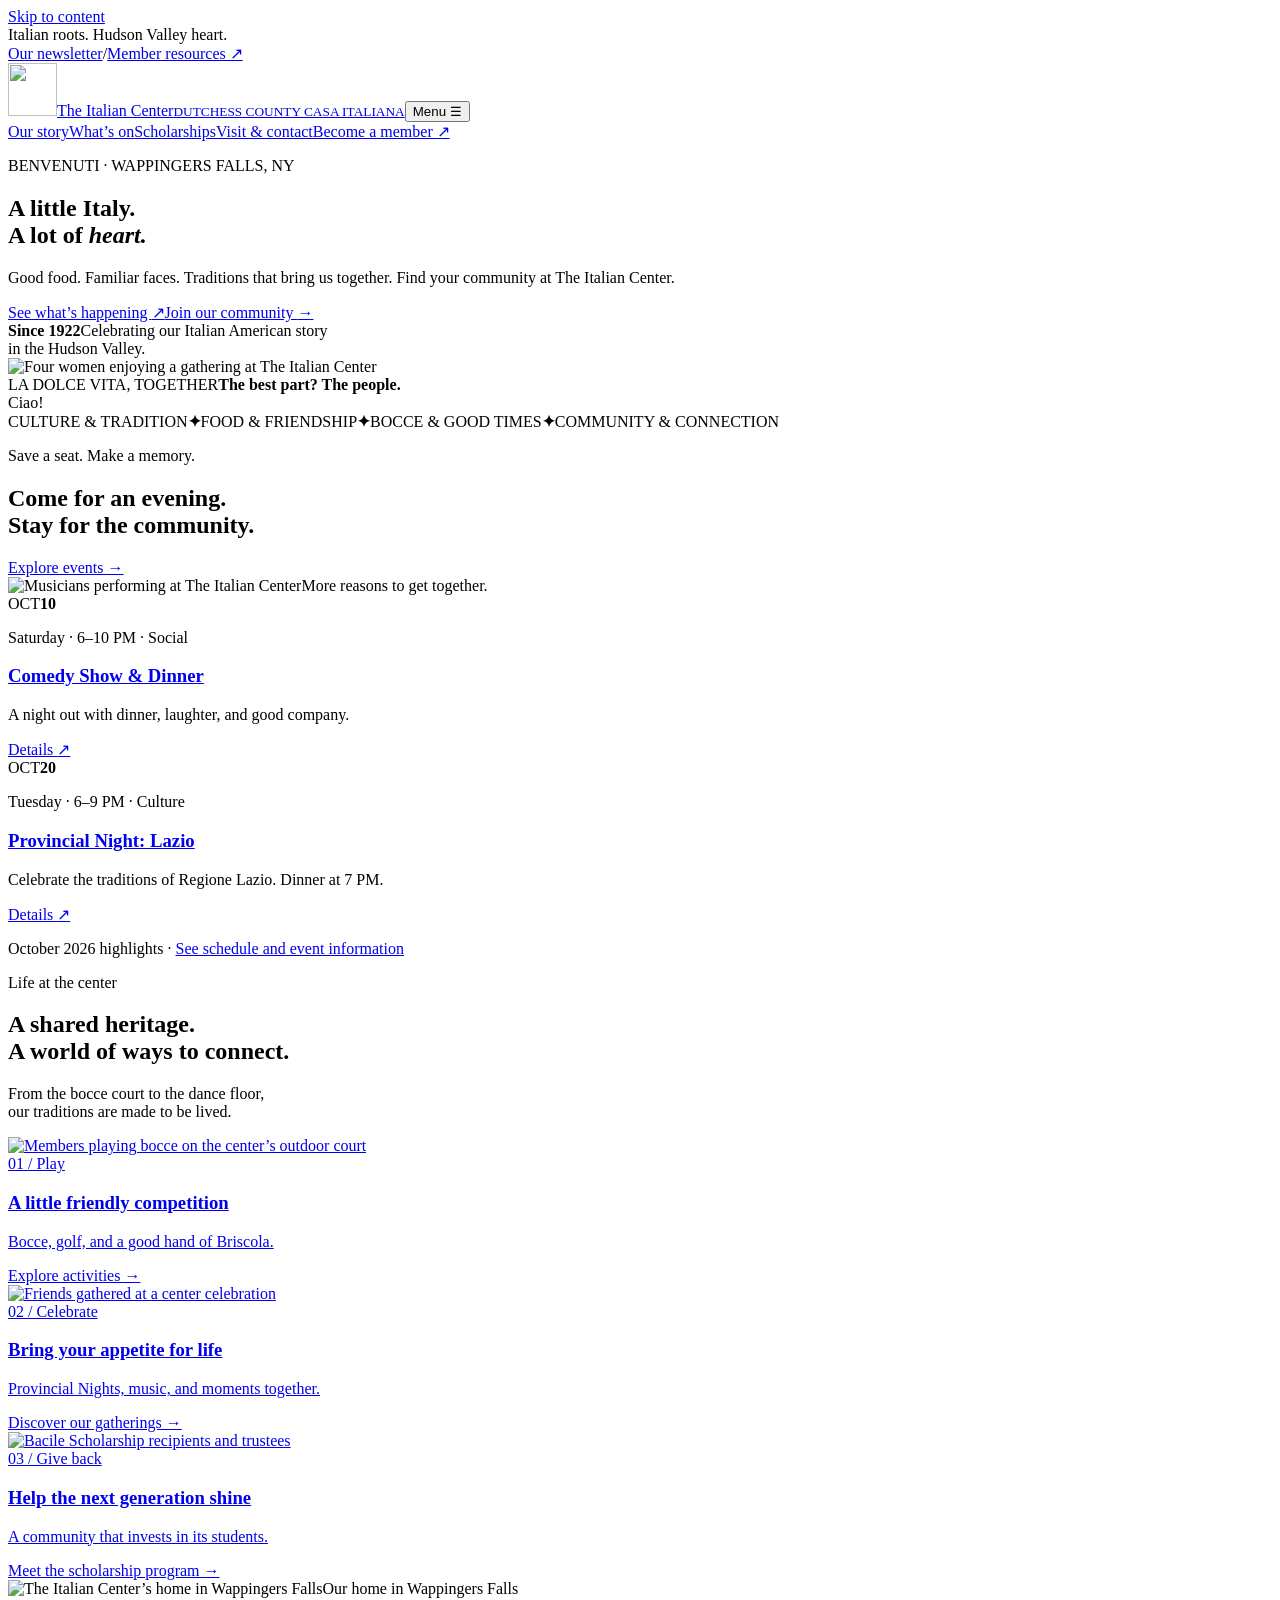
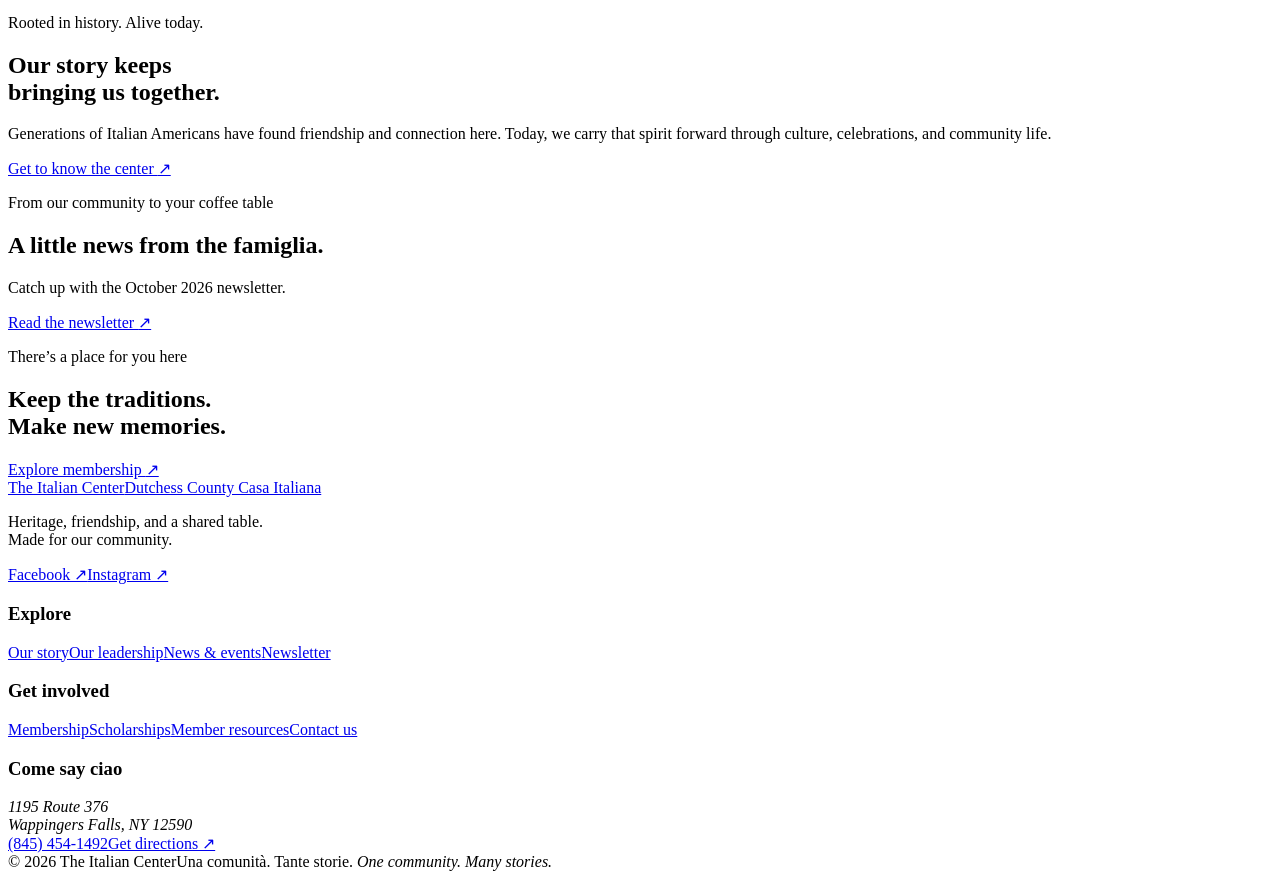
==== index.html @ de7e4af9 "Add files via upload" ====
<!doctype html>
<html lang="en"><head><meta charset="utf-8"><meta name="viewport" content="width=device-width, initial-scale=1"><title>Italian roots. Hudson Valley heart. | The Italian Center</title><meta name="description" content="Celebrate Italian heritage in Dutchess County. Explore community events, membership, scholarships, and life at The Italian Center."><meta name="theme-color" content="#174c3c"><link rel="icon" href="assets/logo.jpg"><link rel="stylesheet" href="assets/site.css"><script src="assets/site.js" defer></script></head>
<body><a class="skip" href="#main">Skip to content</a>
<div class="topbar"><div class="wrap"><span>Italian roots. Hudson Valley heart.</span><div><a class="" href="newsletter.html">Our newsletter</a><span class="divider">/</span><a class="" href="memberportal.html">Member resources ↗</a></div></div></div>
<header class="header"><div class="wrap navrow"><a class="brand" href="index.html"><img src="assets/logo.jpg" alt="" width="49" height="53"><span>The Italian Center<small>DUTCHESS COUNTY CASA ITALIANA</small></span></a><button class="menu-toggle" aria-expanded="false" aria-controls="navigation">Menu <span aria-hidden="true">☰</span></button><nav id="navigation" aria-label="Main navigation"><a href="about.html">Our story</a><a href="events.html">What’s on</a><a href="scholarship.html">Scholarships</a><a href="contact.html">Visit & contact</a><a class="navjoin" href="membership.html">Become a member <span aria-hidden="true">↗</span></a></nav></div></header>
<main id="main">
<section class="hero wrap"><div class="herocopy"><p class="eyebrow"><span class="dot"></span> BENVENUTI · WAPPINGERS FALLS, NY</p><h1>A little Italy.<br>A lot of <em>heart.</em></h1><p class="lead">Good food. Familiar faces. Traditions that bring us together. Find your community at The Italian Center.</p><div class="actions"><a class="button" href="events.html">See what’s happening <span aria-hidden="true">↗</span></a><a class="textlink" href="membership.html">Join our community <span aria-hidden="true">→</span></a></div><div class="heritage"><strong>Since 1922</strong><span>Celebrating our Italian American story<br>in the Hudson Valley.</span></div></div><div class="heroimage"><img src="assets/community.jpg" alt="Four women enjoying a gathering at The Italian Center" fetchpriority="high"><div class="photocaption"><span>LA DOLCE VITA, TOGETHER</span><strong>The best part? The people.</strong></div><span class="ciao" aria-hidden="true">Ciao!</span></div></section>
<div class="ribbon" aria-hidden="true"><span>CULTURE & TRADITION</span><b>✦</b><span>FOOD & FRIENDSHIP</span><b>✦</b><span>BOCCE & GOOD TIMES</span><b>✦</b><span>COMMUNITY & CONNECTION</span></div>
<section class="section wrap"><div class="sectionhead"><div><p class="eyebrow">Save a seat. Make a memory.</p><h2>Come for an evening.<br>Stay for the community.</h2></div><a class="textlink" href="events.html">Explore events →</a></div><div class="homeevents"><div class="eventphoto"><img class="" src="assets/music.jpg" alt="Musicians performing at The Italian Center" loading="lazy" decoding="async"><span>More reasons to get together.</span></div><div><article class="eventrow" data-category="Social" data-event-title="comedy show & dinner" data-date="2026-10-10"><div class="date"><span>OCT</span><strong>10</strong></div><div><p class="eyebrow">Saturday · 6–10 PM · Social</p><h3><a class="" href="comedy-dinner.html">Comedy Show & Dinner</a></h3><p>A night out with dinner, laughter, and good company.</p></div><a class="textlink" href="comedy-dinner.html">Details <span aria-hidden="true">↗</span></a></article><article class="eventrow" data-category="Culture" data-event-title="provincial night: lazio" data-date="2026-10-20"><div class="date"><span>OCT</span><strong>20</strong></div><div><p class="eyebrow">Tuesday · 6–9 PM · Culture</p><h3><a class="" href="provincial-night.html">Provincial Night: Lazio</a></h3><p>Celebrate the traditions of Regione Lazio. Dinner at 7 PM.</p></div><a class="textlink" href="provincial-night.html">Details <span aria-hidden="true">↗</span></a></article><p class="note">October 2026 highlights · <a class="" href="events.html">See schedule and event information</a></p></div></div></section>
<section class="soft section"><div class="wrap"><div class="sectionhead"><div><p class="eyebrow">Life at the center</p><h2>A shared heritage.<br>A world of ways to connect.</h2></div><p>From the bocce court to the dance floor,<br>our traditions are made to be lived.</p></div><div class="experiences"><a class="experience" href="events.html#activities"><img class="" src="assets/bocce.jpg" alt="Members playing bocce on the center’s outdoor court" loading="lazy" decoding="async"><div><span class="eyebrow">01 / Play</span><h3>A little friendly competition</h3><p>Bocce, golf, and a good hand of Briscola.</p><span class="textlink">Explore activities →</span></div></a><a class="experience" href="provincial-night.html"><img class="" src="assets/community.jpg" alt="Friends gathered at a center celebration" loading="lazy" decoding="async"><div><span class="eyebrow">02 / Celebrate</span><h3>Bring your appetite for life</h3><p>Provincial Nights, music, and moments together.</p><span class="textlink">Discover our gatherings →</span></div></a><a class="experience" href="scholarship.html"><img class="" src="assets/scholars.jpg" alt="Bacile Scholarship recipients and trustees" loading="lazy" decoding="async"><div><span class="eyebrow">03 / Give back</span><h3>Help the next generation shine</h3><p>A community that invests in its students.</p><span class="textlink">Meet the scholarship program →</span></div></a></div></div></section>
<section class="section wrap split"><div class="photo-frame"><img class="" src="assets/building.jpg" alt="The Italian Center’s home in Wappingers Falls" loading="lazy" decoding="async"><span class="photo-label">Our home in Wappingers Falls</span></div><div><p class="eyebrow">Rooted in history. Alive today.</p><h2>Our story keeps<br>bringing us together.</h2><p>Generations of Italian Americans have found friendship and connection here. Today, we carry that spirit forward through culture, celebrations, and community life.</p><a class="button secondary" href="about.html">Get to know the center <span aria-hidden="true">↗</span></a></div></section>
<section class="newsletter-strip wrap"><div><p class="eyebrow">From our community to your coffee table</p><h2>A little news from the famiglia.</h2><p>Catch up with the October 2026 newsletter.</p></div><a class="button secondary" href="newsletter.html">Read the newsletter <span aria-hidden="true">↗</span></a></section></main>
<section class="joinband"><div class="wrap"><div><p class="eyebrow">There’s a place for you here</p><h2>Keep the traditions.<br>Make new memories.</h2></div><a class="button" href="membership.html">Explore membership <span aria-hidden="true">↗</span></a></div></section>
<footer><div class="wrap footergrid"><div><a class="footerbrand" href="index.html">The Italian Center<span>Dutchess County Casa Italiana</span></a><p>Heritage, friendship, and a shared table.<br>Made for our community.</p><div class="social"><a class="" href="https://www.facebook.com/ItalianCenterNY/">Facebook ↗</a><a class="" href="https://www.instagram.com/explore/locations/1030788309/italian-center/">Instagram ↗</a></div></div><div><h3>Explore</h3><a class="" href="about.html">Our story</a><a class="" href="leadership.html">Our leadership</a><a class="" href="events.html">News & events</a><a class="" href="newsletter.html">Newsletter</a></div><div><h3>Get involved</h3><a class="" href="membership.html">Membership</a><a class="" href="scholarship.html">Scholarships</a><a class="" href="memberportal.html">Member resources</a><a class="" href="contact.html">Contact us</a></div><div><h3>Come say ciao</h3><address>1195 Route 376<br>Wappingers Falls, NY 12590</address><a class="" href="tel:+18454541492">(845) 454-1492</a><a class="" href="https://www.google.com/maps/search/?api=1&query=Italian+Center+1195+Route+376+Wappingers+Falls+NY">Get directions ↗</a></div></div><div class="wrap copyright"><span>© <span data-year>2026</span> The Italian Center</span><span>Una comunità. Tante storie. <i>One community. Many stories.</i></span></div></footer></body></html>
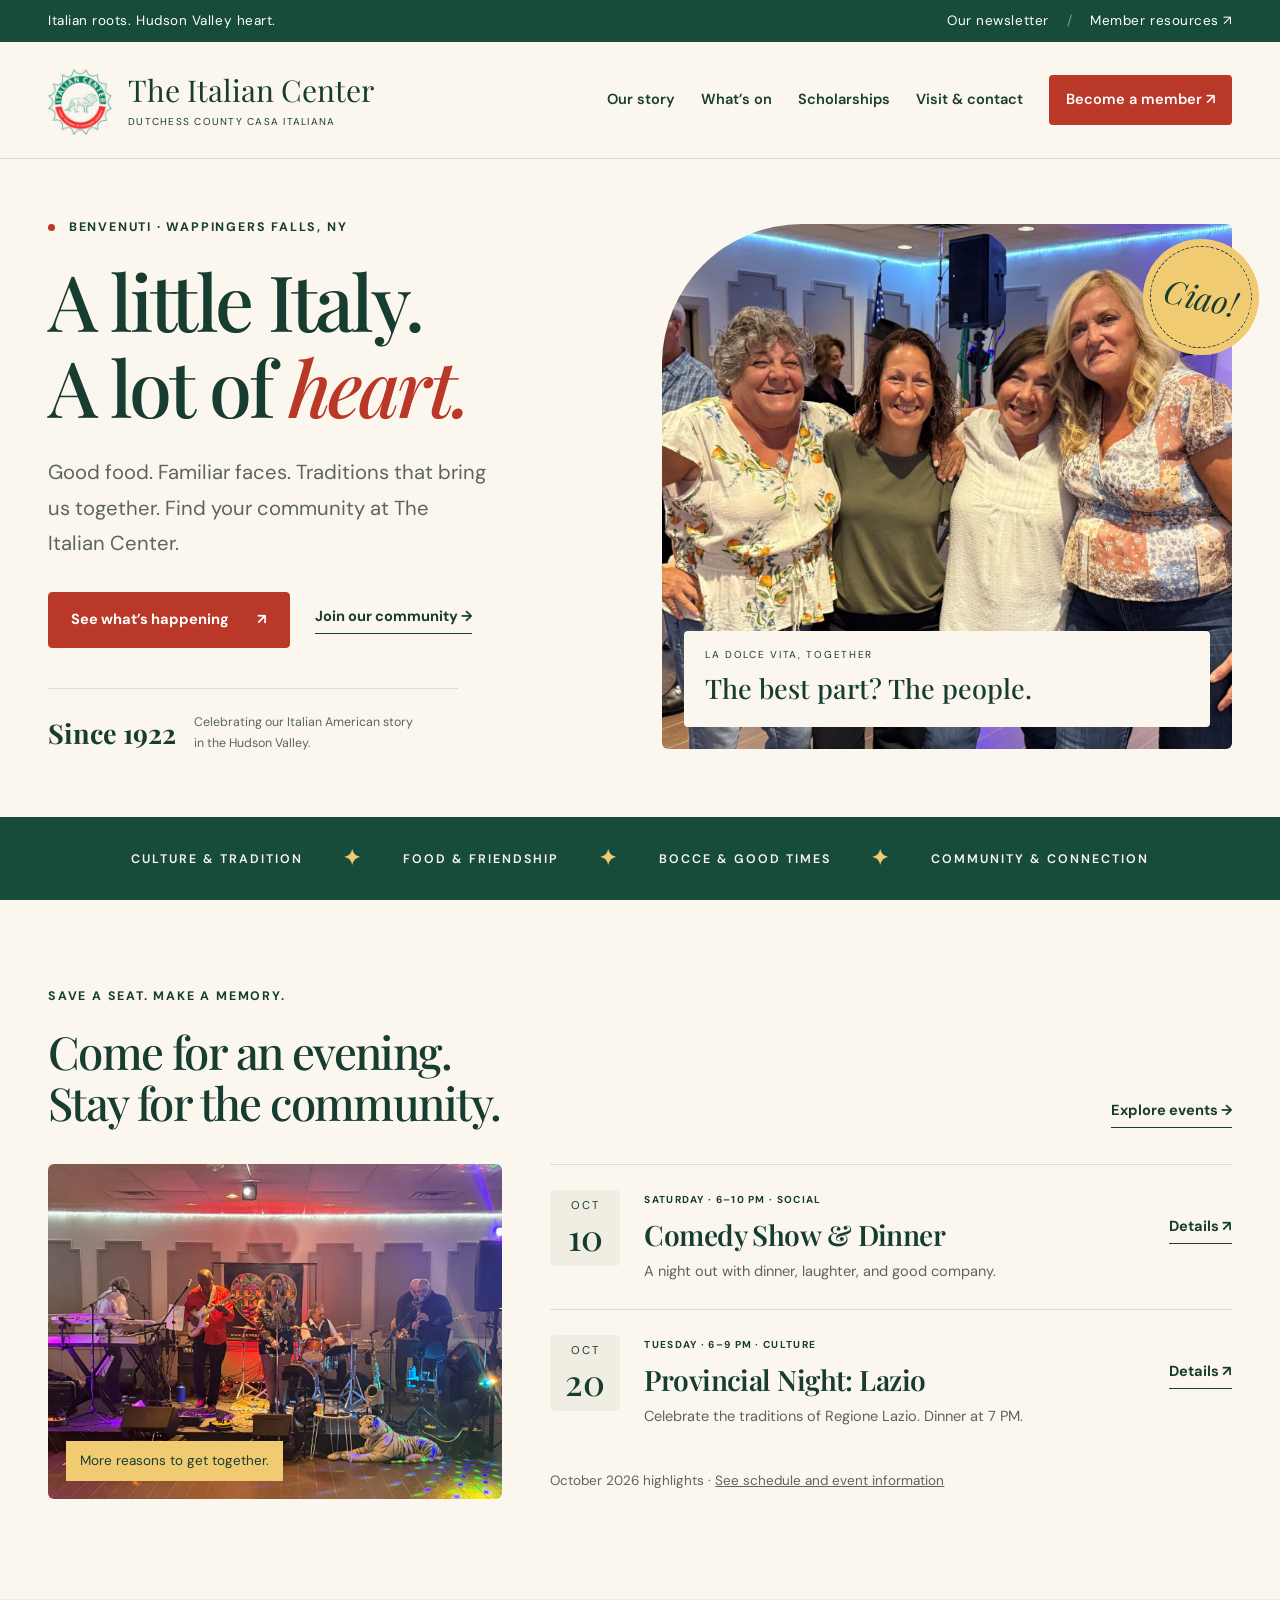
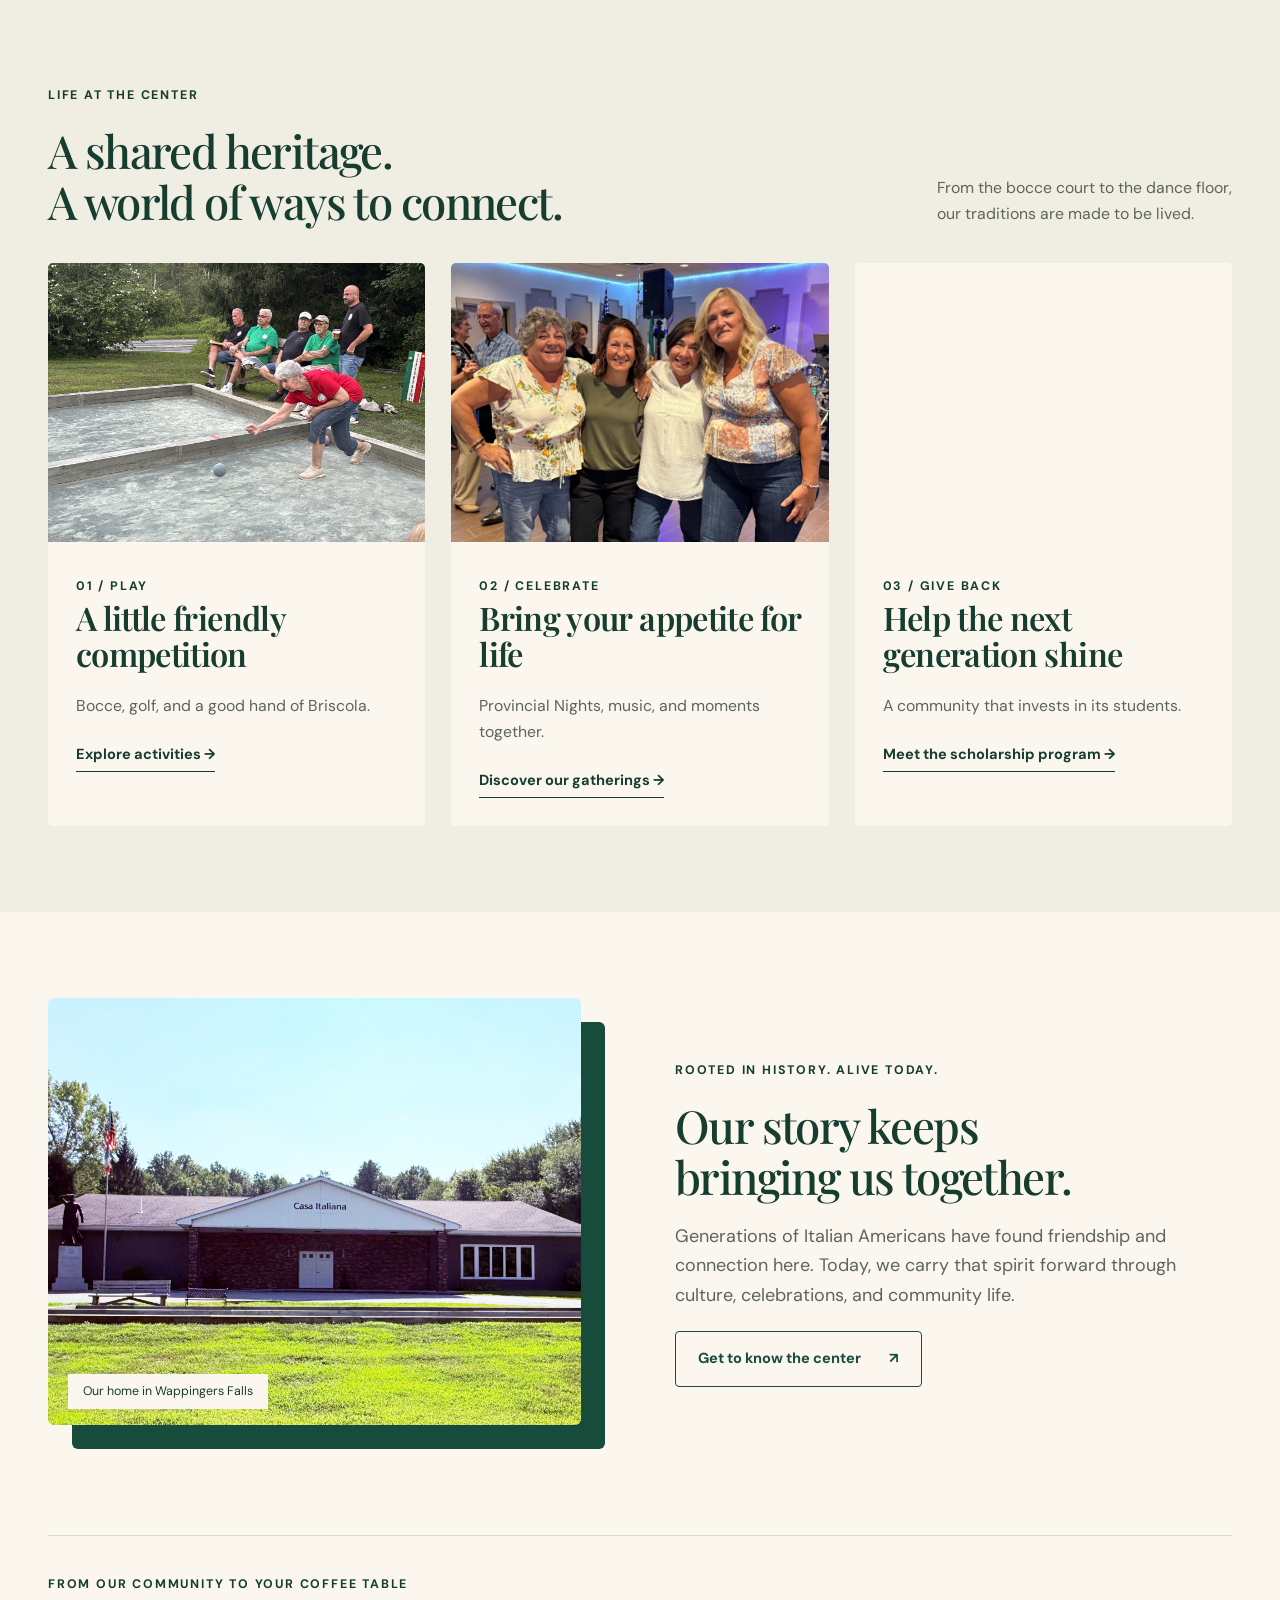
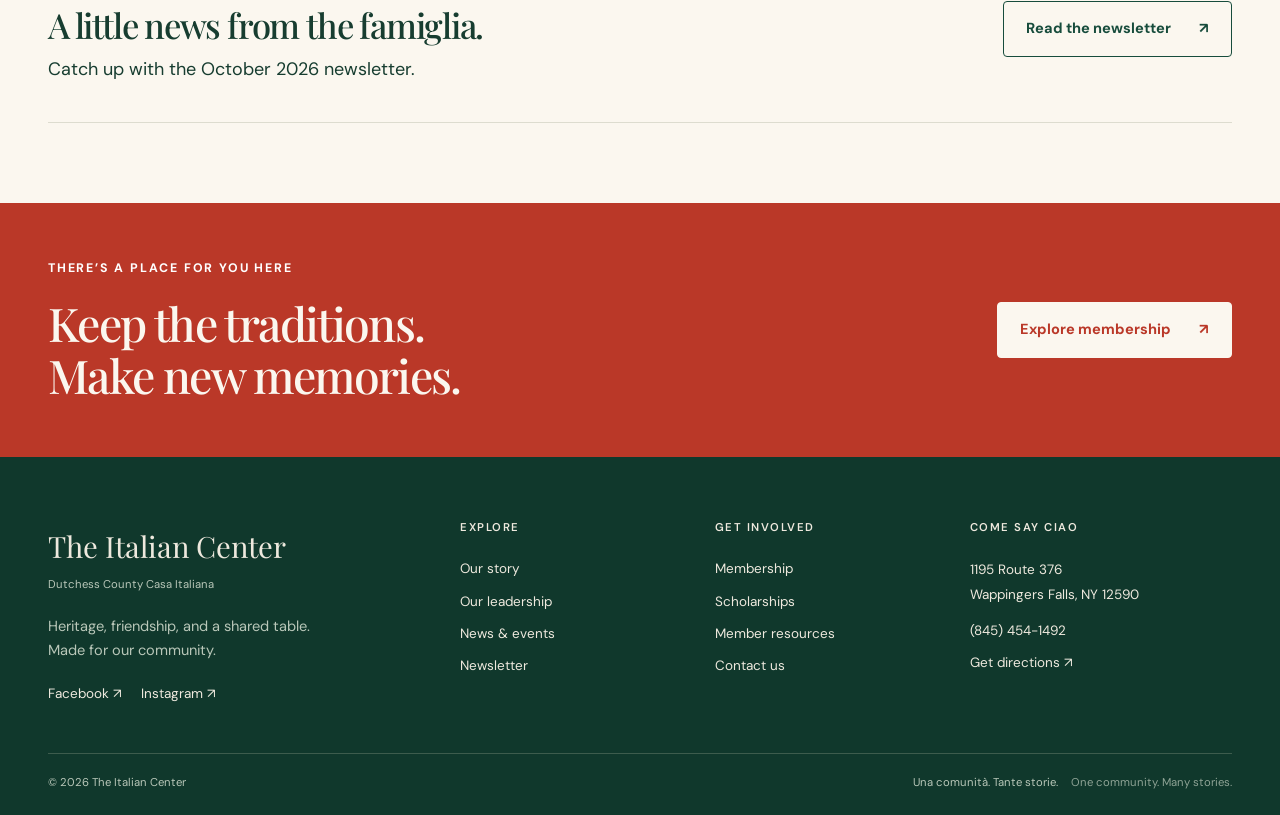
==== commit b0a4b8a9: "Add files via upload" ====
--- a/index.html
+++ b/index.html
@@ -1,5 +1,8 @@
 <!doctype html>
-<html lang="en"><head><meta charset="utf-8"><meta name="viewport" content="width=device-width, initial-scale=1"><title>Italian roots. Hudson Valley heart. | The Italian Center</title><meta name="description" content="Celebrate Italian heritage in Dutchess County. Explore community events, membership, scholarships, and life at The Italian Center."><meta name="theme-color" content="#174c3c"><link rel="icon" href="assets/logo.jpg"><link rel="stylesheet" href="assets/site.css"><script src="assets/site.js" defer></script></head>
+<html lang="en"><head><meta charset="utf-8"><meta name="viewport" content="width=device-width, initial-scale=1"><title>Italian roots. Hudson Valley heart. | The Italian Center</title><meta name="description" content="Celebrate Italian heritage in Dutchess County. Explore community events, membership, scholarships, and life at The Italian Center."><meta name="theme-color" content="#174c3c"><link rel="apple-touch-icon" sizes="180x180" href="apple-touch-icon.png">
+<link rel="icon" type="image/png" sizes="32x32" href="favicon-32x32.png">
+<link rel="icon" type="image/png" sizes="16x16" href="favicon-16x16.png">
+<link rel="manifest" href="site.webmanifest"><link rel="stylesheet" href="assets/site.css"><script src="assets/site.js" defer></script></head>
 <body><a class="skip" href="#main">Skip to content</a>
 <div class="topbar"><div class="wrap"><span>Italian roots. Hudson Valley heart.</span><div><a class="" href="newsletter.html">Our newsletter</a><span class="divider">/</span><a class="" href="memberportal.html">Member resources ↗</a></div></div></div>
 <header class="header"><div class="wrap navrow"><a class="brand" href="index.html"><img src="assets/logo.jpg" alt="" width="49" height="53"><span>The Italian Center<small>DUTCHESS COUNTY CASA ITALIANA</small></span></a><button class="menu-toggle" aria-expanded="false" aria-controls="navigation">Menu <span aria-hidden="true">☰</span></button><nav id="navigation" aria-label="Main navigation"><a href="about.html">Our story</a><a href="events.html">What’s on</a><a href="scholarship.html">Scholarships</a><a href="contact.html">Visit & contact</a><a class="navjoin" href="membership.html">Become a member <span aria-hidden="true">↗</span></a></nav></div></header>
--- a/assets/site.css
+++ b/assets/site.css
@@ -0,0 +1,49 @@
+
+@import url('https://fonts.googleapis.com/css2?family=DM+Sans:wght@400;500;600;700&family=Playfair+Display:ital,wght@0,500;0,600;0,700;1,500;1,600&display=swap');
+:root{--cream:#fbf7ef;--ink:#173d30;--green:#174c3c;--red:#ba3828;--gold:#f1cb71;--muted:#5c655d;--line:#dddccf;--soft:#f0ede3}*{box-sizing:border-box}html{scroll-behavior:smooth;scroll-padding-top:100px}body{margin:0;background:var(--cream);color:var(--ink);font-family:'DM Sans',Arial,sans-serif;font-size:18px;line-height:1.65}a{color:inherit;text-decoration:none}a:hover{color:var(--red)}a:focus-visible,button:focus-visible,input:focus-visible{outline:3px solid var(--red);outline-offset:5px}img{display:block;width:100%;height:auto}button,input{font:inherit}button,a{touch-action:manipulation}button{cursor:pointer}[hidden]{display:none!important}.wrap{width:min(1240px,calc(100% - 96px));margin-inline:auto}.skip{position:fixed;top:-100px;left:12px;background:white;padding:12px;z-index:100}.skip:focus{top:10px}.topbar{background:var(--green);color:#fff;font-size:13.5px;letter-spacing:.04em}.topbar .wrap{display:flex;justify-content:space-between;align-items:center;padding-block:9px}.topbar a:hover{color:var(--gold)}.topbar .divider{margin:0 18px;opacity:.45}.header{border-bottom:1px solid var(--line);background:var(--cream);position:sticky;top:0;z-index:20}.navrow{display:flex;align-items:center;justify-content:space-between;min-height:98px;gap:20px}.brand{display:flex;align-items:center;gap:12px;flex-shrink:0}.brand img{width:44px;height:48px;object-fit:contain;mix-blend-mode:multiply}.brand>span{font-family:'Playfair Display',Georgia,serif;font-size:25.9px;line-height:1.2}.brand small{font-family:'DM Sans',Arial,sans-serif;font-size:9px;letter-spacing:1.5px;display:block;margin-top:7px}nav{display:flex;align-items:center;gap:26px;font-size:14.6px;font-weight:600}nav [aria-current]{text-decoration:underline;text-underline-offset:6px}.navjoin{background:var(--red);color:white;padding:13px 17px;border-radius:4px}.navjoin:hover{background:#952a1e;color:white}.menu-toggle{display:none}h1,h2,h3{margin:0 0 20px;line-height:1.12;letter-spacing:-.035em}h1,h2{font-family:'Playfair Display',Georgia,serif;font-weight:500}h1{font-size:clamp(51.84px,6.05vw,85.32px)}h2{font-size:clamp(36.72px,3.56vw,51.84px)}h3{font-size:24.8px;font-weight:600;letter-spacing:-.02em}p{margin:0 0 20px}em{font-weight:inherit;color:var(--red)}.eyebrow{font-family:'DM Sans',Arial,sans-serif;font-size:12.4px;font-weight:700;letter-spacing:1.8px;text-transform:uppercase;margin-bottom:19px}.lead{font-size:20.3px;line-height:1.75;color:var(--muted);max-width:610px}.dot{display:inline-block;width:7px;height:7px;border-radius:50%;background:var(--red);margin-right:9px}.button{display:inline-flex;gap:28px;align-items:center;justify-content:space-between;background:var(--red);color:white;padding:16px 22px;border:1px solid var(--red);border-radius:4px;font-size:14.6px;font-weight:700;line-height:1.5}.button:hover{background:#952a1e;border-color:#952a1e;color:white}.button.secondary{background:transparent;border-color:var(--green);color:var(--green)}.button.secondary:hover{background:var(--green);color:white}.textlink{font-size:14.6px;font-weight:700;border-bottom:1px solid currentColor;padding-bottom:4px;display:inline-block}.actions{display:flex;align-items:center;gap:25px;flex-wrap:wrap}.hero{display:grid;grid-template-columns:1fr 1.02fr;gap:55px;padding-block:58px 62px;align-items:center}.herocopy h1{margin-bottom:25px}.herocopy .lead{max-width:440px}.hero .actions{margin-top:30px}.heritage{display:flex;gap:18px;margin-top:40px;padding-top:22px;border-top:1px solid var(--line);max-width:410px;align-items:center}.heritage strong{font-family:'Playfair Display',Georgia,serif;font-size:27px;white-space:nowrap}.heritage span{font-size:12.4px;color:var(--muted);line-height:1.7}.heroimage{height:505px;position:relative}.heroimage img{height:100%;object-fit:cover;object-position:51% center;border-radius:140px 6px 6px 6px}.photocaption{position:absolute;bottom:22px;left:22px;right:22px;background:var(--cream);padding:16px 21px;border-radius:4px}.photocaption span{display:block;font-size:10.1px;letter-spacing:1.7px;margin-bottom:3px}.photocaption strong{font-family:'Playfair Display',Georgia,serif;font-size:27px;font-weight:500}.ciao{position:absolute;right:-20px;top:22px;width:102px;height:102px;border-radius:50%;background:var(--gold);border:1px dashed var(--ink);outline:7px solid var(--gold);display:grid;place-items:center;font-family:'Playfair Display',Georgia,serif;font-style:italic;font-size:32.4px;transform:rotate(12deg)}.ribbon{background:var(--green);color:var(--cream);display:flex;justify-content:center;align-items:center;gap:40px;padding:24px;overflow:hidden;font-size:12.4px;font-weight:600;letter-spacing:2px;white-space:nowrap}.ribbon b{color:var(--gold);font-size:21.4px}.section{padding-block:86px}.topzero{padding-top:0}.sectionhead{display:flex;justify-content:space-between;align-items:end;gap:30px;margin-bottom:36px}.sectionhead h2{margin-bottom:0}.sectionhead p:not(.eyebrow){font-size:15.8px;color:var(--muted);margin:0}.homeevents{display:grid;grid-template-columns:.8fr 1.2fr;gap:48px;align-items:start}.eventphoto{position:relative;height:335px}.eventphoto img{height:100%;object-fit:cover;border-radius:6px}.eventphoto>span{position:absolute;bottom:18px;left:18px;background:var(--gold);padding:9px 14px;font-size:13.5px}.eventrow{display:grid;grid-template-columns:70px 1fr auto;gap:24px;border-top:1px solid var(--line);padding:25px 0;align-items:start}.eventrow h3{font-family:'Playfair Display',Georgia,serif;font-size:28.1px;margin-bottom:10px}.eventrow p:not(.eyebrow){font-size:14.6px;color:var(--muted);margin:0}.eventrow .eyebrow{font-size:10.1px;margin:2px 0 10px;letter-spacing:1.3px}.eventrow>.textlink{margin-top:25px;white-space:nowrap}.date{background:var(--soft);text-align:center;padding:7px 0 9px;border-radius:5px}.date span{font-size:11.3px;letter-spacing:2px;display:block}.date strong{font-family:'Playfair Display',Georgia,serif;font-size:35.6px;line-height:1.15;display:block;font-weight:500}.note{font-size:13.5px;color:var(--muted);line-height:1.7;margin-top:16px}.note a{text-decoration:underline}.soft{background:var(--soft)}.experiences{display:grid;grid-template-columns:repeat(3,1fr);gap:26px}.experience{background:var(--cream);border-radius:5px;overflow:hidden;transition:transform .2s}.experience:hover{transform:translateY(-5px);color:var(--ink)}.experience img{aspect-ratio:1.35;object-fit:cover}.experience>div{padding:28px}.experience h3{font-family:'Playfair Display',Georgia,serif;font-size:32.6px}.experience p{font-size:15.8px;color:var(--muted)}.split{display:grid;grid-template-columns:1fr 1fr;gap:70px;align-items:center}.split p:not(.eyebrow):not(.note){color:var(--muted)}.photo-frame{position:relative;padding:0 24px 24px 0}.photo-frame:before{content:'';position:absolute;inset:24px 0 0 24px;background:var(--green);border-radius:6px;z-index:-1}.photo-frame img{aspect-ratio:1.25;object-fit:cover;border-radius:6px}.photo-label{position:absolute;bottom:40px;left:20px;background:var(--cream);padding:7px 15px;font-size:12.4px}.newsletter-strip{display:flex;justify-content:space-between;align-items:center;gap:25px;border-block:1px solid var(--line);padding:38px 0;margin-bottom:80px}.newsletter-strip h2{font-size:34.6px;margin-bottom:10px}.newsletter-strip p{margin-bottom:0}.newsletter-strip .eyebrow{margin-bottom:12px}.joinband{background:var(--red);color:var(--cream);padding:55px 0}.joinband .wrap{display:flex;align-items:center;justify-content:space-between;gap:30px}.joinband h2{margin:0;font-size:46.4px}.joinband .eyebrow{color:#fff}.joinband .button{background:var(--cream);color:var(--red);border-color:var(--cream)}.joinband .button:hover{background:var(--gold);border-color:var(--gold)}footer{background:#10382c;color:#eee9de;padding:65px 0 22px}.footergrid{display:grid;grid-template-columns:1.4fr .8fr .8fr 1fr;gap:45px}.footerbrand{font-family:'Playfair Display',Georgia,serif;font-size:29.3px}.footerbrand span{display:block;font-family:'DM Sans',Arial,sans-serif;font-size:11.3px;margin-top:6px;color:#b9c7b9}.footergrid p{font-size:14.6px;color:#b9c7b9;margin-top:20px}.footergrid h3{font-size:11.3px;letter-spacing:1.5px;text-transform:uppercase;margin-bottom:24px}.footergrid>div>a:not(.footerbrand){display:block;font-size:13.5px;margin-bottom:10px}.footergrid a:hover{color:var(--gold)}address{font-style:normal;line-height:1.8}.footergrid address{font-size:13.5px;margin-bottom:13px}.social{display:flex;gap:20px;font-size:13.5px}.copyright{border-top:1px solid #3d5c4d;margin-top:48px;padding-top:20px;display:flex;justify-content:space-between;gap:20px;color:#b9c7b9;font-size:11.3px}.copyright i{margin-left:10px;font-style:normal;opacity:.75}.pageintro{padding-block:65px 55px}.pageintro h1{font-size:clamp(51.84px,5.83vw,79.92px)}.rounded{border-radius:6px}.split .rounded{max-height:450px;object-fit:cover}figure{margin:0}figcaption{font-size:12.4px;color:var(--muted);margin-top:10px}.timeline{display:grid;grid-template-columns:repeat(4,1fr);gap:28px;margin-top:45px}.timeline article{border-top:2px solid var(--red);padding-top:20px}.timeline strong{font-size:40px;font-family:'Playfair Display',Georgia,serif;font-weight:500;display:block;margin-bottom:18px}.timeline p{font-size:15.8px}.timeline h3{font-size:20.3px}.twocol{display:grid;grid-template-columns:1fr 1fr;gap:30px}.panel{background:var(--cream);padding:30px;border:1px solid var(--line);border-radius:5px;margin-bottom:20px}.panel p{font-size:15.8px}.panel p:last-child{margin-bottom:0}.price{display:flex;gap:20px;align-items:center;border-block:1px solid var(--line);padding:20px 0;margin:25px 0}.price strong{font-family:'Playfair Display',Georgia,serif;font-size:54px;line-height:1.2;font-weight:500}.price span{font-size:13.5px;color:var(--muted)}.steps{counter-reset:step;list-style:none;display:grid;grid-template-columns:repeat(3,1fr);gap:35px;padding:0;margin:35px 0}.steps li:before{counter-increment:step;content:'0' counter(step);display:block;color:var(--red);font-size:43.2px;font-family:'Playfair Display',Georgia,serif;margin-bottom:15px}.steps p{font-size:15.8px}.callout{background:var(--soft);padding:30px;border-left:3px solid var(--green);border-radius:0 6px 6px 0;margin-top:35px}.callout p{font-size:15.8px}.filters{display:flex;align-items:end;justify-content:space-between;gap:20px;margin:30px 0}.filters label{font-size:13.5px;font-weight:600}.filters input{display:block;width:330px;max-width:100%;padding:12px 16px;margin-top:8px;border:1px solid #a7b0a5;border-radius:4px;background:#fff}.filters fieldset{border:0;padding:0;margin:0;display:flex;gap:8px}.filters legend{font-size:12.4px;margin-bottom:8px}.filters button{background:transparent;border:1px solid var(--line);padding:10px 16px;border-radius:30px;font-size:13.5px;color:var(--ink)}.filters button[aria-pressed=true]{background:var(--green);color:white;border-color:var(--green)}.activity{border-top:1px solid var(--line);padding-top:20px;margin-top:25px}.activity h3{font-size:21.4px;margin-bottom:12px}.activity p{font-size:15.8px}.officers{display:grid;grid-template-columns:repeat(5,1fr);gap:18px;margin:35px 0 55px}.officers article{border-top:1px solid var(--line);padding-top:22px}.officers .eyebrow{font-size:10.1px;letter-spacing:1px;margin-bottom:10px}.officers h3{font-family:'Playfair Display',Georgia,serif;font-size:25.9px}.initial{width:60px;height:60px;border-radius:50%;background:var(--soft);display:grid;place-items:center;font-family:'Playfair Display',Georgia,serif;font-size:27px;margin-bottom:22px}.boardnames{font-size:21.4px}.boardnames span{color:var(--red);margin:0 15px}.directory{display:grid;grid-template-columns:1fr 1fr;gap:0 60px}.directory>div{border-bottom:1px solid #d4d7ca;padding:17px 0;display:flex;justify-content:space-between;gap:20px}.directory dt{font-weight:600;font-size:15.8px}.directory dd{margin:0;font-size:15.8px}.newslettercover{background:var(--green);color:var(--cream);padding:40px;border-radius:6px;min-height:440px;display:flex;flex-direction:column;justify-content:space-between;box-shadow:10px 12px 0 var(--gold)}.newslettercover>p{font-size:11.3px;letter-spacing:2px}.newslettercover h2{font-size:59.4px}.newslettercover em{color:var(--gold)}.newslettercover>div{border-top:1px solid #758d7d;padding-top:20px;font-size:13.5px;letter-spacing:2px;display:flex;justify-content:space-between}.portalbox{display:grid;grid-template-columns:1.15fr .85fr;gap:50px;padding:40px;background:var(--soft);border-radius:6px;align-items:center}.portalbox img{height:330px;object-fit:cover}.resourcegrid{display:grid;grid-template-columns:repeat(3,1fr);gap:25px;margin-top:35px}.resourcegrid>a{padding:25px;border:1px solid var(--line);border-radius:5px}.resourcegrid>a>span{font-family:'Playfair Display',Georgia,serif;font-size:32.4px;color:var(--red);display:block;margin-bottom:20px}.resourcegrid p{font-size:15.8px;color:var(--muted)}.contactlocation{margin-top:30px}.contactlocation h2{font-size:32.4px}.contactlocation address{font-size:20.3px}.contacts{align-self:start}.contacts article{border-bottom:1px solid var(--line);padding:20px 0}.contacts article:first-child{padding-top:0}.contacts h2{font-size:37.8px}.contacts h3{font-size:20.3px;overflow-wrap:anywhere;letter-spacing:-.015em}.contacts .eyebrow{margin-bottom:12px}.contacts p{font-size:14.6px}.contacts .panel{margin-top:30px;background:var(--soft)}.eventdetails a:not(.button):not(.textlink){text-decoration:underline}.eventdetails address{margin:25px 0}.eventdetails h2{font-size:38.9px}
+@media(min-width:1500px){.hero{padding-block:75px}.heroimage{height:570px}}@media(max-width:1150px){.wrap{width:calc(100% - 60px)}nav{gap:16px;font-size:13.5px}.brand>span{font-size:22.5px}.brand img{width:37px}.hero{gap:35px}.heroimage{height:460px}.hero .actions{gap:15px}.hero .button{padding:14px 16px}.hero .textlink{font-size:13.5px}.ribbon{gap:24px;font-size:10.1px}.split{gap:40px}.homeevents{gap:30px}.eventrow{gap:17px}.eventrow>.textlink{display:none}.eventrow{grid-template-columns:65px 1fr}.experiences{gap:20px}.experience>div{padding:22px}.experience h3{font-size:28.1px}.footergrid{gap:30px}.officers{grid-template-columns:repeat(3,1fr)}}
+@media(max-width:1100px){.menu-toggle{display:flex;gap:12px;align-items:center;background:none;border:1px solid var(--line);padding:9px 13px;border-radius:4px;color:var(--ink);font-size:14.6px}.navrow{min-height:80px}nav{display:none;position:absolute;top:80px;left:0;right:0;padding:22px 30px;background:var(--cream);border-bottom:1px solid var(--line);flex-direction:column;align-items:stretch;gap:0;font-size:16.9px}nav.open{display:flex}nav a{padding:12px 0}nav .navjoin{margin-top:12px;padding:12px 18px}.hero{gap:28px}.heroimage{height:440px}.ciao{width:75px;height:75px;font-size:28.1px;right:-8px}.hero h1{font-size:63.7px}.hero .lead{font-size:18px}.heritage{margin-top:25px}.heritage strong{font-size:22.5px}.photocaption{left:15px;right:15px}.photocaption strong{font-size:22.5px}.ribbon span:last-child,.ribbon b:last-of-type{display:none}.experiences{grid-template-columns:repeat(3,1fr)}.experience h3{font-size:24.8px}.experience>div{padding:18px}.experience p{font-size:13.5px}.experience .textlink{font-size:12.4px}.section{padding-block:65px}.topzero{padding-top:0}.homeevents{grid-template-columns:.7fr 1fr}.footergrid{grid-template-columns:1fr 1fr;gap:35px}.timeline{grid-template-columns:repeat(2,1fr)}.directory{gap:0 25px}.directory>div{flex-direction:column;gap:5px}.portalbox{gap:25px;padding:30px}.resourcegrid{gap:15px}.resourcegrid>a{padding:20px}.contacts h2{font-size:31.5px}.newslettercover h2{font-size:46.4px}.newslettercover{padding:30px}.filters{align-items:start}.filters input{width:280px}.filters fieldset{flex-wrap:wrap}.sectionhead{align-items:start}.joinband h2{font-size:38.9px}}
+@media(max-width:640px){.wrap{width:calc(100% - 40px)}.topbar{font-size:11.3px}.topbar .wrap>span{letter-spacing:0}.topbar .divider,.topbar a:first-child{display:none}.brand>span{font-size:21.4px}.brand small{font-size:7.9px;letter-spacing:1px}.brand img{width:34px;height:40px}.navrow{gap:10px}.hero{grid-template-columns:1fr;padding:35px 0 40px;gap:35px}.hero h1{font-size:63.7px}.hero .lead{font-size:19.1px}.hero .actions{gap:22px}.heritage{margin-top:28px}.heroimage{height:370px;margin-right:7px}.heroimage img{border-top-left-radius:100px;object-position:50% center}.ciao{right:-5px}.photocaption strong{font-size:27px}.ribbon{justify-content:flex-start;padding:19px 20px;gap:20px;font-size:10.1px}.ribbon span:nth-of-type(3),.ribbon b:nth-of-type(2){display:none}.section{padding-block:50px}.topzero{padding-top:0}.sectionhead{flex-direction:column;gap:20px;margin-bottom:30px}h2{font-size:38.9px}.homeevents,.split,.twocol,.portalbox{grid-template-columns:1fr;gap:30px}.eventphoto{height:230px}.eventrow{padding:23px 0;gap:16px;grid-template-columns:60px 1fr}.eventrow h3{font-size:25.9px}.eventrow .eyebrow{font-size:9px}.experiences{grid-template-columns:1fr;gap:25px}.experience img{aspect-ratio:1.55}.experience>div{padding:25px}.experience h3{font-size:31.5px}.experience p{font-size:15.8px}.experience .textlink{font-size:14.6px}.split .rounded{max-height:none}.newsletter-strip{flex-direction:column;align-items:start;gap:20px;margin-bottom:50px;padding-block:30px}.newsletter-strip h2{font-size:32.4px}.joinband{padding-block:40px}.joinband .wrap{flex-direction:column;align-items:start;gap:25px}.joinband h2{font-size:38.9px}.footergrid{gap:35px 20px}.footergrid>div:first-child{grid-column:1/-1}.footergrid>div:last-child{grid-column:1/-1}.copyright{flex-direction:column;gap:8px}.copyright i{display:block;margin:0}.pageintro{padding-block:40px 35px}.pageintro h1{font-size:56.2px}.pageintro .lead{font-size:18px}.timeline{gap:22px}.timeline h3{font-size:19.1px}.timeline p{font-size:13.5px}.steps{grid-template-columns:1fr;gap:15px}.steps h3{font-size:23.6px}.steps li{border-top:1px solid var(--line);padding-top:15px}.steps li:before{font-size:32.4px}.price strong{font-size:46.4px}.filters{flex-direction:column;gap:20px}.filters label,.filters input{width:100%}.filters fieldset{gap:7px}.officers{grid-template-columns:repeat(2,1fr)}.officers h3{font-size:24.8px}.boardnames span{margin:0 6px}.directory{grid-template-columns:1fr}.directory>div{flex-direction:row;gap:20px}.directory dt,.directory dd{font-size:14.6px}.directory dd{text-align:right}.newslettercover{min-height:400px;margin-right:10px}.newslettercover h2{font-size:52.9px}.portalbox{padding:25px}.portalbox img{height:230px}.resourcegrid{grid-template-columns:1fr}.contacts h2{font-size:34.6px}.eventdetails h2{font-size:34.6px}.eyebrow{font-size:11.3px}.actions{gap:20px}.callout{padding:25px}}
+@media(prefers-reduced-motion:reduce){html{scroll-behavior:auto}*{transition:none!important}}
+
+/* Larger community-wide typography and masthead, October 2026. */
+html{scroll-padding-top:126px}
+.navrow{min-height:116px}
+.brand{gap:16px}
+.brand img{width:64px;height:70px;flex-shrink:0}
+.brand>span{font-size:30px}
+.brand small{font-size:10px;letter-spacing:1.25px;margin-top:8px}
+.topbar .wrap{padding-block:10px}
+.contacts h3,.panel a,.directory dd{overflow-wrap:anywhere}
+.heroimage{height:525px}
+@media(max-width:1150px){
+ .brand>span{font-size:28px}
+ .brand img{width:60px;height:65px}
+ nav{gap:18px}
+}
+@media(max-width:1100px){
+ .navrow{min-height:104px}
+ nav{top:100%}
+ .heroimage{height:470px}
+}
+@media(max-width:640px){
+ html{scroll-padding-top:112px}
+ .navrow{min-height:100px;padding-block:13px;gap:12px}
+ .brand{gap:10px;flex-shrink:1;min-width:0}
+ .brand>span{font-size:23px;min-width:0}
+ .brand small{font-size:8.5px;letter-spacing:.65px;line-height:1.5;margin-top:5px}
+ .brand img{width:48px;height:53px}
+ .menu-toggle{flex-shrink:0;font-size:14px;gap:7px;padding:9px 10px}
+ .heroimage{height:390px}
+ .eventrow .eyebrow{font-size:10px;letter-spacing:.8px}
+ .officers .eyebrow{font-size:11px}
+ .topbar{font-size:11px}
+}
+@media(max-width:360px){
+ .brand>span{font-size:22px;line-height:1.15}
+ .brand small{font-size:8px;letter-spacing:.3px}
+ .brand img{width:44px;height:48px}
+ .brand{gap:8px}
+ .navrow{gap:8px}
+ .topbar{font-size:10px;letter-spacing:0}
+}
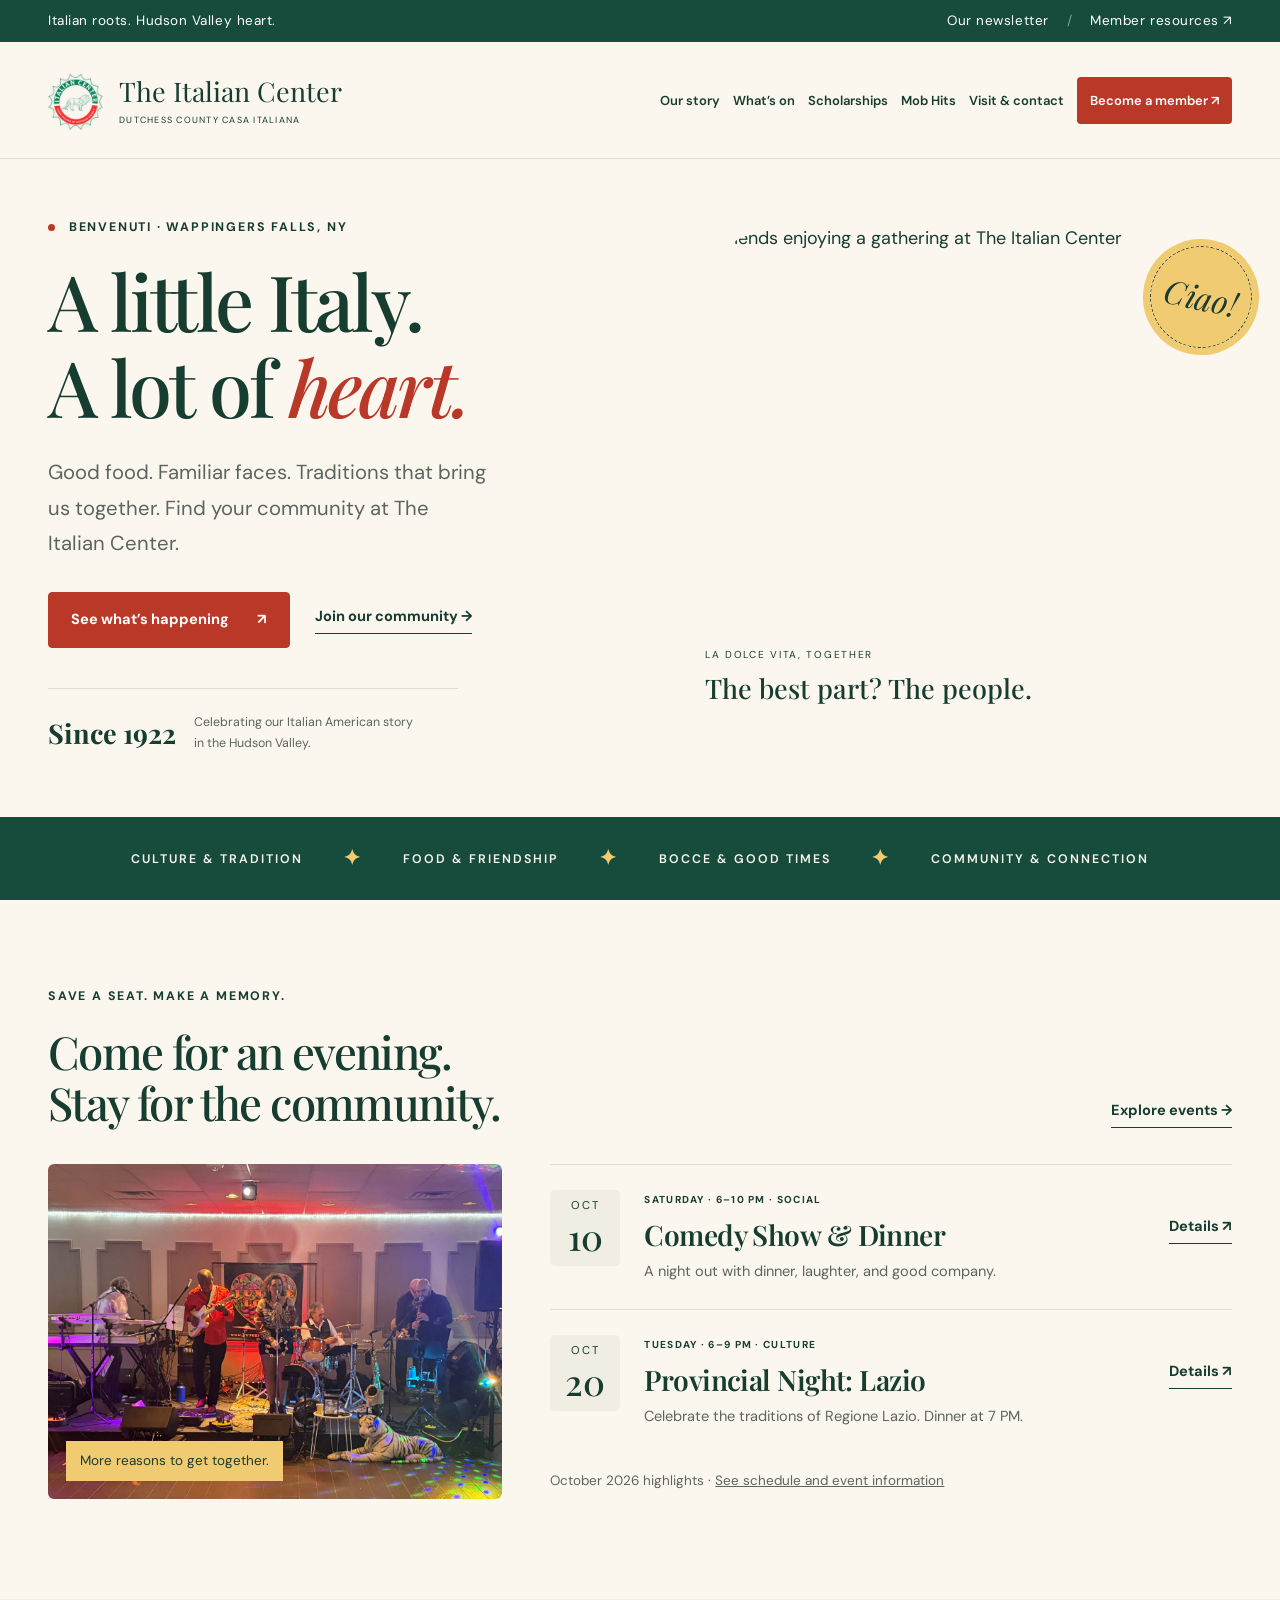
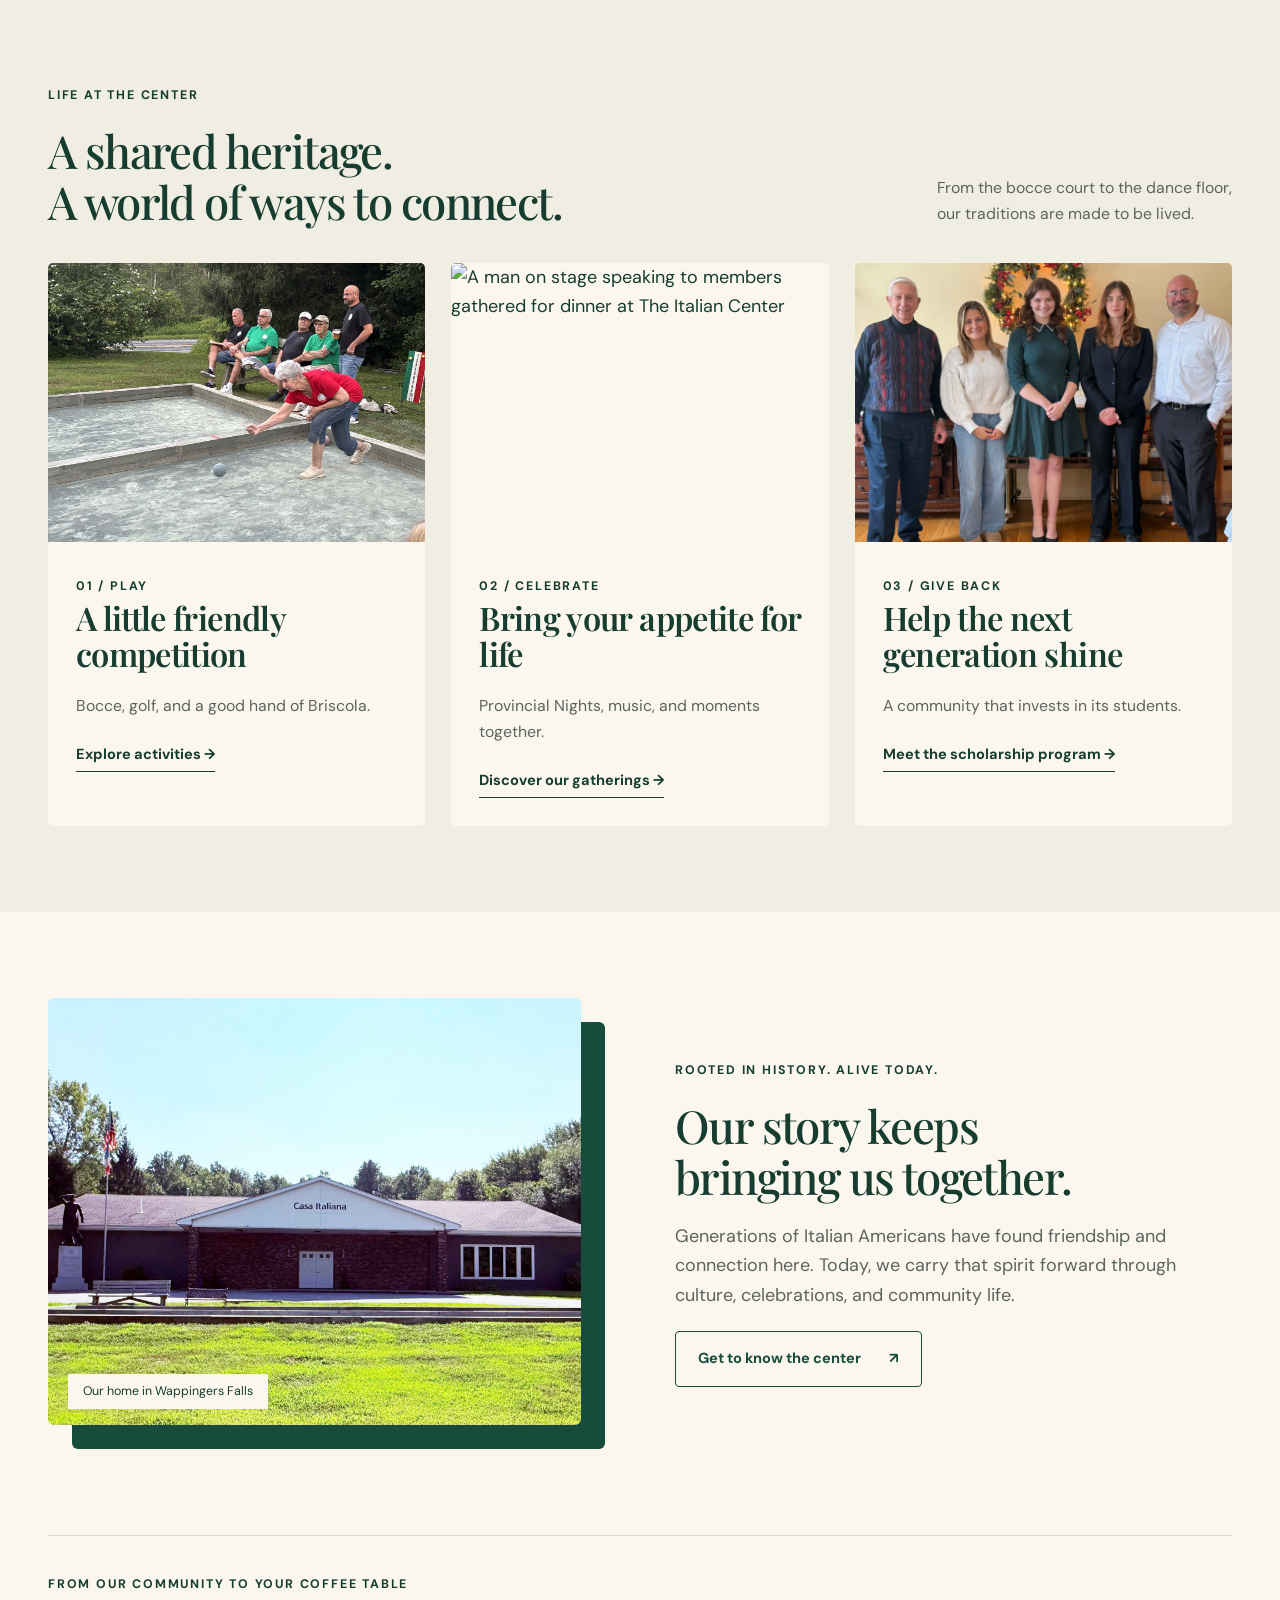
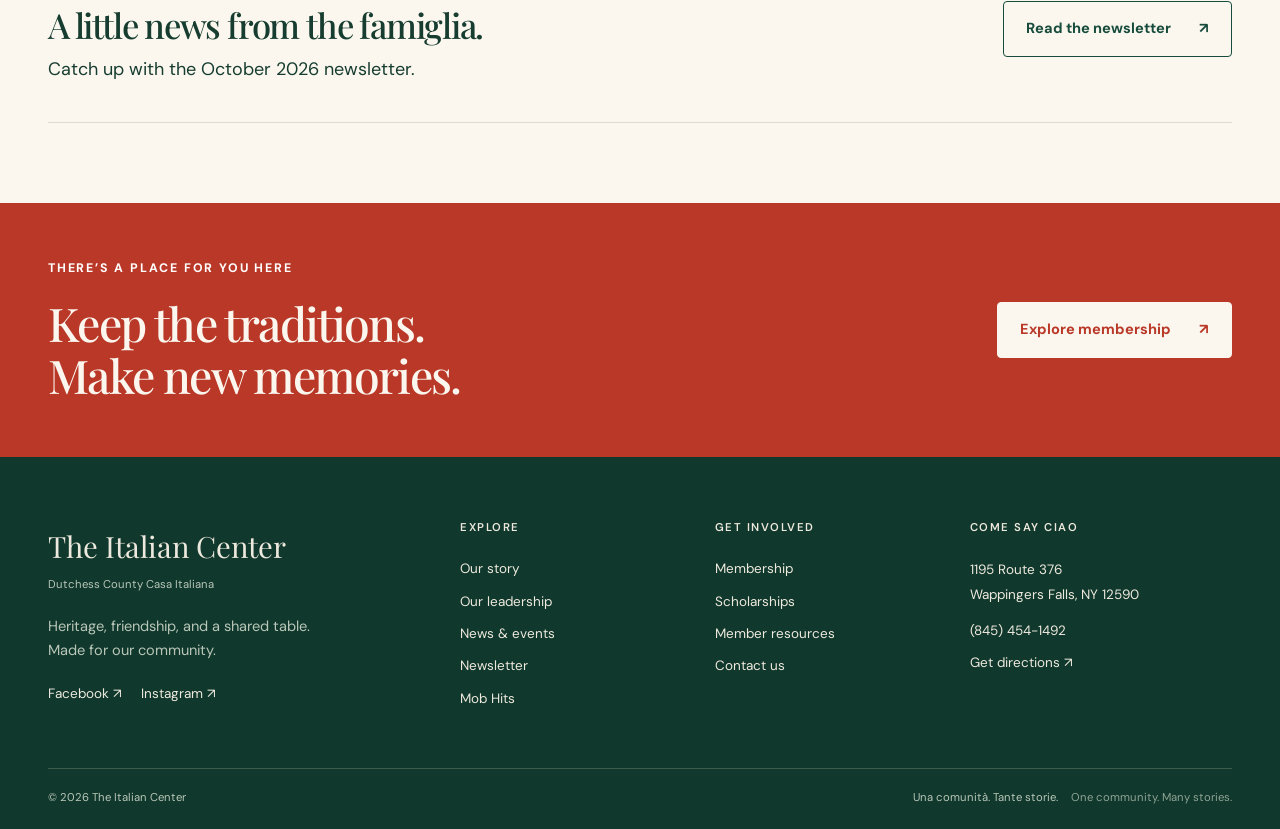
==== commit cdd265f5: "Add files via upload" ====
--- a/index.html
+++ b/index.html
@@ -2,16 +2,23 @@
 <html lang="en"><head><meta charset="utf-8"><meta name="viewport" content="width=device-width, initial-scale=1"><title>Italian roots. Hudson Valley heart. | The Italian Center</title><meta name="description" content="Celebrate Italian heritage in Dutchess County. Explore community events, membership, scholarships, and life at The Italian Center."><meta name="theme-color" content="#174c3c"><link rel="apple-touch-icon" sizes="180x180" href="apple-touch-icon.png">
 <link rel="icon" type="image/png" sizes="32x32" href="favicon-32x32.png">
 <link rel="icon" type="image/png" sizes="16x16" href="favicon-16x16.png">
-<link rel="manifest" href="site.webmanifest"><link rel="stylesheet" href="assets/site.css"><script src="assets/site.js" defer></script></head>
+<link rel="manifest" href="site.webmanifest"><link rel="stylesheet" href="assets/site.css"><script src="assets/site.js" defer></script><style>
+/* Homepage photo framing and room for the new music link. */
+.heroimage img{object-position:50% 38%}
+.experience:nth-child(1) img{object-position:50% center}
+.experience:nth-child(2) img{object-position:left center}
+@media(min-width:1101px){nav{gap:18px}.navrow{gap:16px}}
+@media(min-width:1101px) and (max-width:1280px){nav{gap:13px;font-size:13px}.brand>span{font-size:27px}.brand img{width:55px;height:61px}.brand small{font-size:9px}.navjoin{padding-inline:13px}}
+</style></head>
 <body><a class="skip" href="#main">Skip to content</a>
 <div class="topbar"><div class="wrap"><span>Italian roots. Hudson Valley heart.</span><div><a class="" href="newsletter.html">Our newsletter</a><span class="divider">/</span><a class="" href="memberportal.html">Member resources ↗</a></div></div></div>
-<header class="header"><div class="wrap navrow"><a class="brand" href="index.html"><img src="assets/logo.jpg" alt="" width="49" height="53"><span>The Italian Center<small>DUTCHESS COUNTY CASA ITALIANA</small></span></a><button class="menu-toggle" aria-expanded="false" aria-controls="navigation">Menu <span aria-hidden="true">☰</span></button><nav id="navigation" aria-label="Main navigation"><a href="about.html">Our story</a><a href="events.html">What’s on</a><a href="scholarship.html">Scholarships</a><a href="contact.html">Visit & contact</a><a class="navjoin" href="membership.html">Become a member <span aria-hidden="true">↗</span></a></nav></div></header>
+<header class="header"><div class="wrap navrow"><a class="brand" href="index.html"><img src="assets/logo.jpg" alt="" width="49" height="53"><span>The Italian Center<small>DUTCHESS COUNTY CASA ITALIANA</small></span></a><button class="menu-toggle" aria-expanded="false" aria-controls="navigation">Menu <span aria-hidden="true">☰</span></button><nav id="navigation" aria-label="Main navigation"><a href="about.html">Our story</a><a href="events.html">What’s on</a><a href="scholarship.html">Scholarships</a><a href="mob-hits.html">Mob Hits</a><a href="contact.html">Visit & contact</a><a class="navjoin" href="membership.html">Become a member <span aria-hidden="true">↗</span></a></nav></div></header>
 <main id="main">
-<section class="hero wrap"><div class="herocopy"><p class="eyebrow"><span class="dot"></span> BENVENUTI · WAPPINGERS FALLS, NY</p><h1>A little Italy.<br>A lot of <em>heart.</em></h1><p class="lead">Good food. Familiar faces. Traditions that bring us together. Find your community at The Italian Center.</p><div class="actions"><a class="button" href="events.html">See what’s happening <span aria-hidden="true">↗</span></a><a class="textlink" href="membership.html">Join our community <span aria-hidden="true">→</span></a></div><div class="heritage"><strong>Since 1922</strong><span>Celebrating our Italian American story<br>in the Hudson Valley.</span></div></div><div class="heroimage"><img src="assets/community.jpg" alt="Four women enjoying a gathering at The Italian Center" fetchpriority="high"><div class="photocaption"><span>LA DOLCE VITA, TOGETHER</span><strong>The best part? The people.</strong></div><span class="ciao" aria-hidden="true">Ciao!</span></div></section>
+<section class="hero wrap"><div class="herocopy"><p class="eyebrow"><span class="dot"></span> BENVENUTI · WAPPINGERS FALLS, NY</p><h1>A little Italy.<br>A lot of <em>heart.</em></h1><p class="lead">Good food. Familiar faces. Traditions that bring us together. Find your community at The Italian Center.</p><div class="actions"><a class="button" href="events.html">See what’s happening <span aria-hidden="true">↗</span></a><a class="textlink" href="membership.html">Join our community <span aria-hidden="true">→</span></a></div><div class="heritage"><strong>Since 1922</strong><span>Celebrating our Italian American story<br>in the Hudson Valley.</span></div></div><div class="heroimage"><img src="assets/home-first-photo.jpg" alt="Four friends enjoying a gathering at The Italian Center" fetchpriority="high"><div class="photocaption"><span>LA DOLCE VITA, TOGETHER</span><strong>The best part? The people.</strong></div><span class="ciao" aria-hidden="true">Ciao!</span></div></section>
 <div class="ribbon" aria-hidden="true"><span>CULTURE & TRADITION</span><b>✦</b><span>FOOD & FRIENDSHIP</span><b>✦</b><span>BOCCE & GOOD TIMES</span><b>✦</b><span>COMMUNITY & CONNECTION</span></div>
 <section class="section wrap"><div class="sectionhead"><div><p class="eyebrow">Save a seat. Make a memory.</p><h2>Come for an evening.<br>Stay for the community.</h2></div><a class="textlink" href="events.html">Explore events →</a></div><div class="homeevents"><div class="eventphoto"><img class="" src="assets/music.jpg" alt="Musicians performing at The Italian Center" loading="lazy" decoding="async"><span>More reasons to get together.</span></div><div><article class="eventrow" data-category="Social" data-event-title="comedy show & dinner" data-date="2026-10-10"><div class="date"><span>OCT</span><strong>10</strong></div><div><p class="eyebrow">Saturday · 6–10 PM · Social</p><h3><a class="" href="comedy-dinner.html">Comedy Show & Dinner</a></h3><p>A night out with dinner, laughter, and good company.</p></div><a class="textlink" href="comedy-dinner.html">Details <span aria-hidden="true">↗</span></a></article><article class="eventrow" data-category="Culture" data-event-title="provincial night: lazio" data-date="2026-10-20"><div class="date"><span>OCT</span><strong>20</strong></div><div><p class="eyebrow">Tuesday · 6–9 PM · Culture</p><h3><a class="" href="provincial-night.html">Provincial Night: Lazio</a></h3><p>Celebrate the traditions of Regione Lazio. Dinner at 7 PM.</p></div><a class="textlink" href="provincial-night.html">Details <span aria-hidden="true">↗</span></a></article><p class="note">October 2026 highlights · <a class="" href="events.html">See schedule and event information</a></p></div></div></section>
-<section class="soft section"><div class="wrap"><div class="sectionhead"><div><p class="eyebrow">Life at the center</p><h2>A shared heritage.<br>A world of ways to connect.</h2></div><p>From the bocce court to the dance floor,<br>our traditions are made to be lived.</p></div><div class="experiences"><a class="experience" href="events.html#activities"><img class="" src="assets/bocce.jpg" alt="Members playing bocce on the center’s outdoor court" loading="lazy" decoding="async"><div><span class="eyebrow">01 / Play</span><h3>A little friendly competition</h3><p>Bocce, golf, and a good hand of Briscola.</p><span class="textlink">Explore activities →</span></div></a><a class="experience" href="provincial-night.html"><img class="" src="assets/community.jpg" alt="Friends gathered at a center celebration" loading="lazy" decoding="async"><div><span class="eyebrow">02 / Celebrate</span><h3>Bring your appetite for life</h3><p>Provincial Nights, music, and moments together.</p><span class="textlink">Discover our gatherings →</span></div></a><a class="experience" href="scholarship.html"><img class="" src="assets/scholars.jpg" alt="Bacile Scholarship recipients and trustees" loading="lazy" decoding="async"><div><span class="eyebrow">03 / Give back</span><h3>Help the next generation shine</h3><p>A community that invests in its students.</p><span class="textlink">Meet the scholarship program →</span></div></a></div></div></section>
+<section class="soft section"><div class="wrap"><div class="sectionhead"><div><p class="eyebrow">Life at the center</p><h2>A shared heritage.<br>A world of ways to connect.</h2></div><p>From the bocce court to the dance floor,<br>our traditions are made to be lived.</p></div><div class="experiences"><a class="experience" href="events.html#activities"><img class="" src="assets/bocce.jpg" alt="Members playing bocce on the center’s outdoor court" loading="lazy" decoding="async"><div><span class="eyebrow">01 / Play</span><h3>A little friendly competition</h3><p>Bocce, golf, and a good hand of Briscola.</p><span class="textlink">Explore activities →</span></div></a><a class="experience" href="provincial-night.html"><img class="" src="assets/home-third-photo.jpg" alt="A man on stage speaking to members gathered for dinner at The Italian Center" loading="lazy" decoding="async"><div><span class="eyebrow">02 / Celebrate</span><h3>Bring your appetite for life</h3><p>Provincial Nights, music, and moments together.</p><span class="textlink">Discover our gatherings →</span></div></a><a class="experience" href="scholarship.html"><img class="" src="assets/scholars.jpg" alt="Bacile Scholarship recipients and trustees" loading="lazy" decoding="async"><div><span class="eyebrow">03 / Give back</span><h3>Help the next generation shine</h3><p>A community that invests in its students.</p><span class="textlink">Meet the scholarship program →</span></div></a></div></div></section>
 <section class="section wrap split"><div class="photo-frame"><img class="" src="assets/building.jpg" alt="The Italian Center’s home in Wappingers Falls" loading="lazy" decoding="async"><span class="photo-label">Our home in Wappingers Falls</span></div><div><p class="eyebrow">Rooted in history. Alive today.</p><h2>Our story keeps<br>bringing us together.</h2><p>Generations of Italian Americans have found friendship and connection here. Today, we carry that spirit forward through culture, celebrations, and community life.</p><a class="button secondary" href="about.html">Get to know the center <span aria-hidden="true">↗</span></a></div></section>
 <section class="newsletter-strip wrap"><div><p class="eyebrow">From our community to your coffee table</p><h2>A little news from the famiglia.</h2><p>Catch up with the October 2026 newsletter.</p></div><a class="button secondary" href="newsletter.html">Read the newsletter <span aria-hidden="true">↗</span></a></section></main>
 <section class="joinband"><div class="wrap"><div><p class="eyebrow">There’s a place for you here</p><h2>Keep the traditions.<br>Make new memories.</h2></div><a class="button" href="membership.html">Explore membership <span aria-hidden="true">↗</span></a></div></section>
-<footer><div class="wrap footergrid"><div><a class="footerbrand" href="index.html">The Italian Center<span>Dutchess County Casa Italiana</span></a><p>Heritage, friendship, and a shared table.<br>Made for our community.</p><div class="social"><a class="" href="https://www.facebook.com/ItalianCenterNY/">Facebook ↗</a><a class="" href="https://www.instagram.com/explore/locations/1030788309/italian-center/">Instagram ↗</a></div></div><div><h3>Explore</h3><a class="" href="about.html">Our story</a><a class="" href="leadership.html">Our leadership</a><a class="" href="events.html">News & events</a><a class="" href="newsletter.html">Newsletter</a></div><div><h3>Get involved</h3><a class="" href="membership.html">Membership</a><a class="" href="scholarship.html">Scholarships</a><a class="" href="memberportal.html">Member resources</a><a class="" href="contact.html">Contact us</a></div><div><h3>Come say ciao</h3><address>1195 Route 376<br>Wappingers Falls, NY 12590</address><a class="" href="tel:+18454541492">(845) 454-1492</a><a class="" href="https://www.google.com/maps/search/?api=1&query=Italian+Center+1195+Route+376+Wappingers+Falls+NY">Get directions ↗</a></div></div><div class="wrap copyright"><span>© <span data-year>2026</span> The Italian Center</span><span>Una comunità. Tante storie. <i>One community. Many stories.</i></span></div></footer></body></html>+<footer><div class="wrap footergrid"><div><a class="footerbrand" href="index.html">The Italian Center<span>Dutchess County Casa Italiana</span></a><p>Heritage, friendship, and a shared table.<br>Made for our community.</p><div class="social"><a class="" href="https://www.facebook.com/ItalianCenterNY/">Facebook ↗</a><a class="" href="https://www.instagram.com/explore/locations/1030788309/italian-center/">Instagram ↗</a></div></div><div><h3>Explore</h3><a class="" href="about.html">Our story</a><a class="" href="leadership.html">Our leadership</a><a class="" href="events.html">News & events</a><a class="" href="newsletter.html">Newsletter</a><a href="mob-hits.html">Mob Hits</a></div><div><h3>Get involved</h3><a class="" href="membership.html">Membership</a><a class="" href="scholarship.html">Scholarships</a><a class="" href="memberportal.html">Member resources</a><a class="" href="contact.html">Contact us</a></div><div><h3>Come say ciao</h3><address>1195 Route 376<br>Wappingers Falls, NY 12590</address><a class="" href="tel:+18454541492">(845) 454-1492</a><a class="" href="https://www.google.com/maps/search/?api=1&query=Italian+Center+1195+Route+376+Wappingers+Falls+NY">Get directions ↗</a></div></div><div class="wrap copyright"><span>© <span data-year>2026</span> The Italian Center</span><span>Una comunità. Tante storie. <i>One community. Many stories.</i></span></div></footer></body></html>
